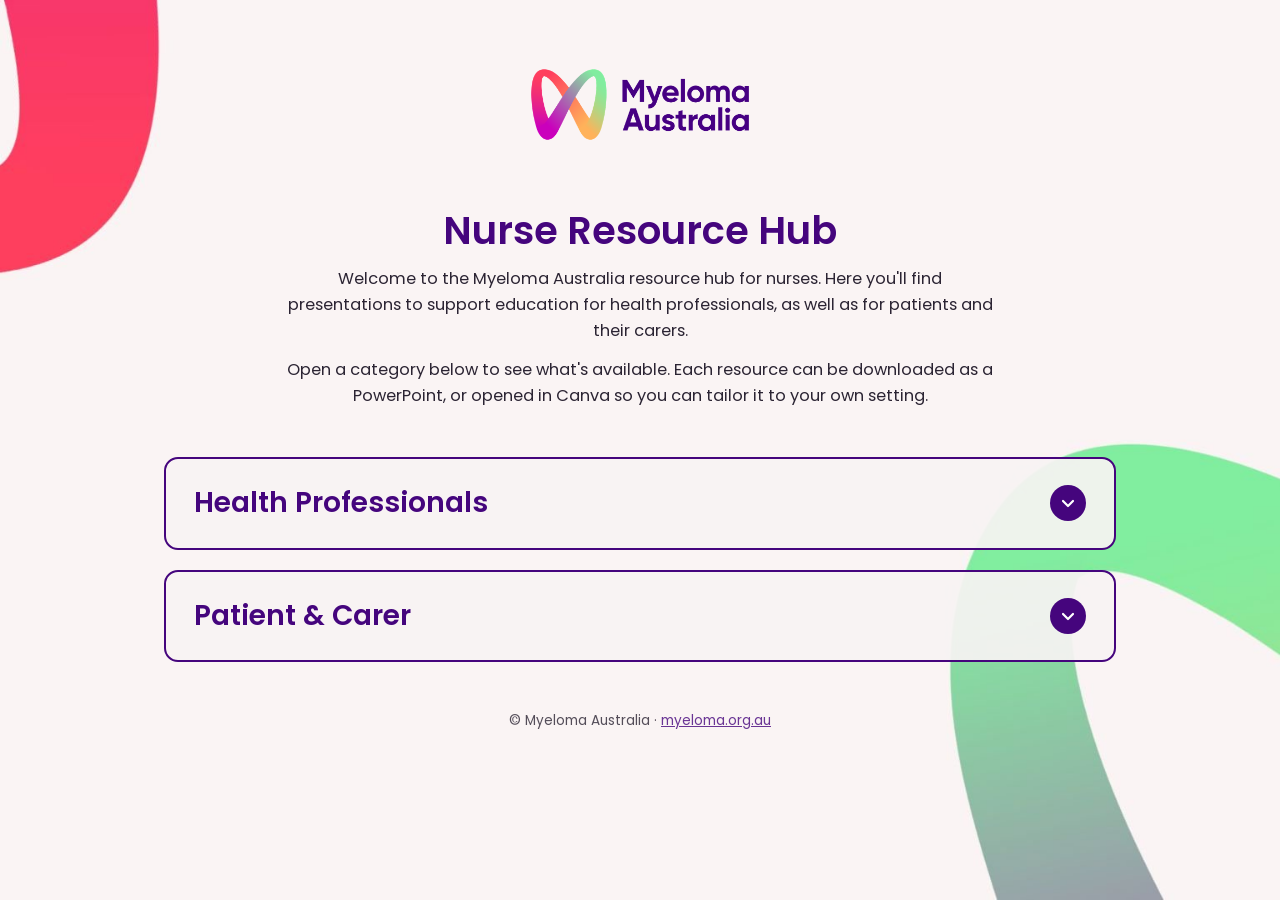
==== nurses/index.html @ 5d5276c9 "Add nurse resource hub page" ====
<!doctype html>
<html lang="en-AU">
<head>
  <meta charset="utf-8">
  <meta name="viewport" content="width=device-width, initial-scale=1">
  <title>Nurse Resource Hub | Myeloma Australia</title>
  <meta name="description" content="Download presentations and access editable Canva files from Myeloma Australia for health professionals, patients and carers.">
  <link rel="preconnect" href="https://fonts.googleapis.com">
  <link rel="preconnect" href="https://fonts.gstatic.com" crossorigin>
  <link href="https://fonts.googleapis.com/css2?family=Poppins:wght@400;500;600;700&display=swap" rel="stylesheet">
  <style>
    :root {
      --purple: #45057d;
      --purple-dark: #2f0357;
      --bg: #f8f3f3;
      --text: #2b2433;
    }
    * { box-sizing: border-box; }
    html, body { margin: 0; }
    body {
      font-family: "Poppins", Arial, sans-serif;
      color: var(--text);
      background: var(--bg) url("assets/background.jpg") center / cover no-repeat fixed;
      min-height: 100vh;
      line-height: 1.6;
    }
    .wrap { max-width: 1000px; margin: 0 auto; padding: 48px 24px 80px; }

    header { text-align: center; margin-bottom: 40px; }
    header img { width: 260px; max-width: 70%; height: auto; }

    .intro { text-align: center; max-width: 720px; margin: 0 auto 48px; }
    .intro h1 { color: var(--purple); font-size: clamp(1.8rem, 4vw, 2.4rem); font-weight: 600; margin: 0 0 12px; line-height: 1.2; }
    .intro p { margin: 0 0 12px; font-size: 1.02rem; }

    details.section {
      background: rgba(248, 243, 243, 0.92);
      border: 2px solid var(--purple);
      border-radius: 14px;
      margin-bottom: 20px;
      overflow: hidden;
    }
    details.section > summary {
      list-style: none;
      cursor: pointer;
      display: flex;
      align-items: center;
      justify-content: space-between;
      gap: 16px;
      padding: 22px 28px;
      color: var(--purple);
      font-size: clamp(1.3rem, 3vw, 1.75rem);
      font-weight: 600;
    }
    details.section > summary::-webkit-details-marker { display: none; }
    details.section > summary:focus-visible { outline: 3px solid var(--purple); outline-offset: -6px; }
    .chev {
      flex: none; width: 36px; height: 36px; border-radius: 50%;
      background: var(--purple); color: #fff;
      display: grid; place-items: center;
      transition: transform .25s ease;
    }
    details[open] > summary .chev { transform: rotate(180deg); }
    .count { font-size: .85rem; font-weight: 500; opacity: .75; margin-left: 10px; }

    .items { padding: 0 28px 28px; display: grid; gap: 16px; }
    .item {
      display: flex; align-items: center; justify-content: space-between; gap: 16px;
      border: 1.5px solid var(--purple); border-radius: 10px;
      padding: 18px 22px 18px 32px; background: var(--bg);
    }
    .item h3 { margin: 0; color: var(--purple); font-size: 1.3rem; font-weight: 600; }
    .actions { display: flex; gap: 14px; flex-wrap: wrap; }
    .btn {
      display: inline-block; text-align: center; text-decoration: none;
      background: var(--purple); color: #fff;
      font-weight: 500; font-size: 1rem;
      padding: 12px 28px; border-radius: 8px; min-width: 210px;
      transition: background .2s ease, transform .2s ease;
    }
    .btn:hover { background: var(--purple-dark); transform: translateY(-1px); }
    .btn:focus-visible { outline: 3px solid var(--purple); outline-offset: 3px; }
    .empty { margin: 0; padding: 4px 4px 0; font-style: italic; opacity: .8; }

    footer { text-align: center; font-size: .85rem; margin-top: 48px; opacity: .8; }
    footer a { color: var(--purple); }

    @media (max-width: 720px) {
      body { background-attachment: scroll; }
      .wrap { padding: 32px 16px 56px; }
      details.section > summary { padding: 18px 20px; }
      .items { padding: 0 16px 20px; }
      .item { flex-direction: column; align-items: stretch; padding: 18px; }
      .actions { flex-direction: column; }
      .btn { width: 100%; min-width: 0; }
    }
  </style>
</head>
<body>
  <div class="wrap">
    <header>
      <a href="https://myeloma.org.au" aria-label="Myeloma Australia website">
        <img src="assets/myeloma-australia-logo.png" alt="Myeloma Australia" width="1000" height="433">
      </a>
    </header>

    <section class="intro">
      <h1>Nurse Resource Hub</h1>
      <p>Welcome to the Myeloma Australia resource hub for nurses. Here you'll find presentations to support education for health professionals, as well as for patients and their carers.</p>
      <p>Open a category below to see what's available. Each resource can be downloaded as a PowerPoint, or opened in Canva so you can tailor it to your own setting.</p>
    </section>

    <details class="section">
      <summary>
        <span>Health Professionals</span>
        <span class="chev" aria-hidden="true"><svg width="16" height="16" viewBox="0 0 16 16" fill="none"><path d="M3 6l5 5 5-5" stroke="currentColor" stroke-width="2.2" stroke-linecap="round" stroke-linejoin="round"/></svg></span>
      </summary>
      <div class="items">
        <div class="item">
          <h3>Elranatamab</h3>
          <div class="actions">
            <a class="btn" href="assets/Elranatamab.pptx" download>Download PowerPoint</a>
            <a class="btn" href="https://canva.link/rxulw9cse2b2hhx" target="_blank" rel="noopener">Access Canva file</a>
          </div>
        </div>
      </div>
    </details>

    <details class="section">
      <summary>
        <span>Patient &amp; Carer</span>
        <span class="chev" aria-hidden="true"><svg width="16" height="16" viewBox="0 0 16 16" fill="none"><path d="M3 6l5 5 5-5" stroke="currentColor" stroke-width="2.2" stroke-linecap="round" stroke-linejoin="round"/></svg></span>
      </summary>
      <div class="items">
        <p class="empty">Resources for patients and carers are coming soon.</p>
      </div>
    </details>

    <footer>
      &copy; Myeloma Australia &middot; <a href="https://myeloma.org.au" target="_blank" rel="noopener">myeloma.org.au</a>
    </footer>
  </div>
</body>
</html>
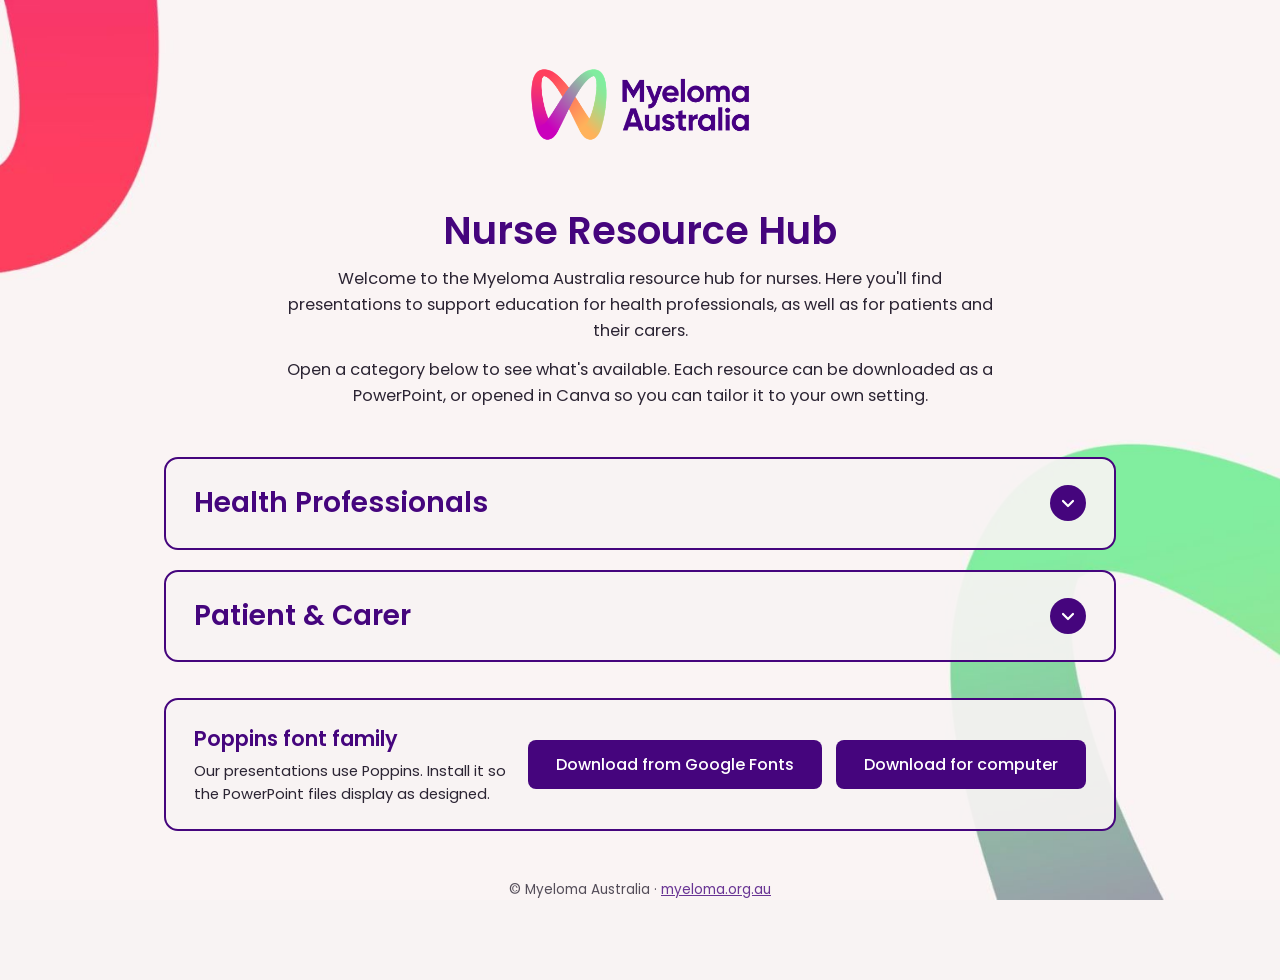
==== commit 67fc682c: "Add Poppins font section to nurse hub" ====
--- a/nurses/index.html
+++ b/nurses/index.html
@@ -82,6 +82,16 @@
     .btn:focus-visible { outline: 3px solid var(--purple); outline-offset: 3px; }
     .empty { margin: 0; padding: 4px 4px 0; font-style: italic; opacity: .8; }
 
+    .font-card {
+      display: flex; align-items: center; justify-content: space-between; gap: 20px;
+      background: rgba(248, 243, 243, 0.92);
+      border: 2px solid var(--purple); border-radius: 14px;
+      padding: 22px 28px; margin-top: 36px;
+    }
+    .font-card h2 { margin: 0 0 4px; color: var(--purple); font-size: 1.3rem; font-weight: 600; }
+    .font-card p { margin: 0; font-size: .92rem; }
+    .font-card .actions { flex: none; flex-wrap: nowrap; }
+
     footer { text-align: center; font-size: .85rem; margin-top: 48px; opacity: .8; }
     footer a { color: var(--purple); }
 
@@ -90,6 +100,7 @@
       .wrap { padding: 32px 16px 56px; }
       details.section > summary { padding: 18px 20px; }
       .items { padding: 0 16px 20px; }
+      .font-card { flex-direction: column; align-items: stretch; padding: 20px; }
       .item { flex-direction: column; align-items: stretch; padding: 18px; }
       .actions { flex-direction: column; }
       .btn { width: 100%; min-width: 0; }
@@ -136,6 +147,17 @@
       </div>
     </details>
 
+    <section class="font-card" aria-labelledby="font-heading">
+      <div>
+        <h2 id="font-heading">Poppins font family</h2>
+        <p>Our presentations use Poppins. Install it so the PowerPoint files display as designed.</p>
+      </div>
+      <div class="actions">
+        <a class="btn" href="https://fonts.google.com/specimen/Poppins" target="_blank" rel="noopener">Download from Google Fonts</a>
+        <a class="btn" href="assets/Poppins.zip" download>Download for computer</a>
+      </div>
+    </section>
+
     <footer>
       &copy; Myeloma Australia &middot; <a href="https://myeloma.org.au" target="_blank" rel="noopener">myeloma.org.au</a>
     </footer>
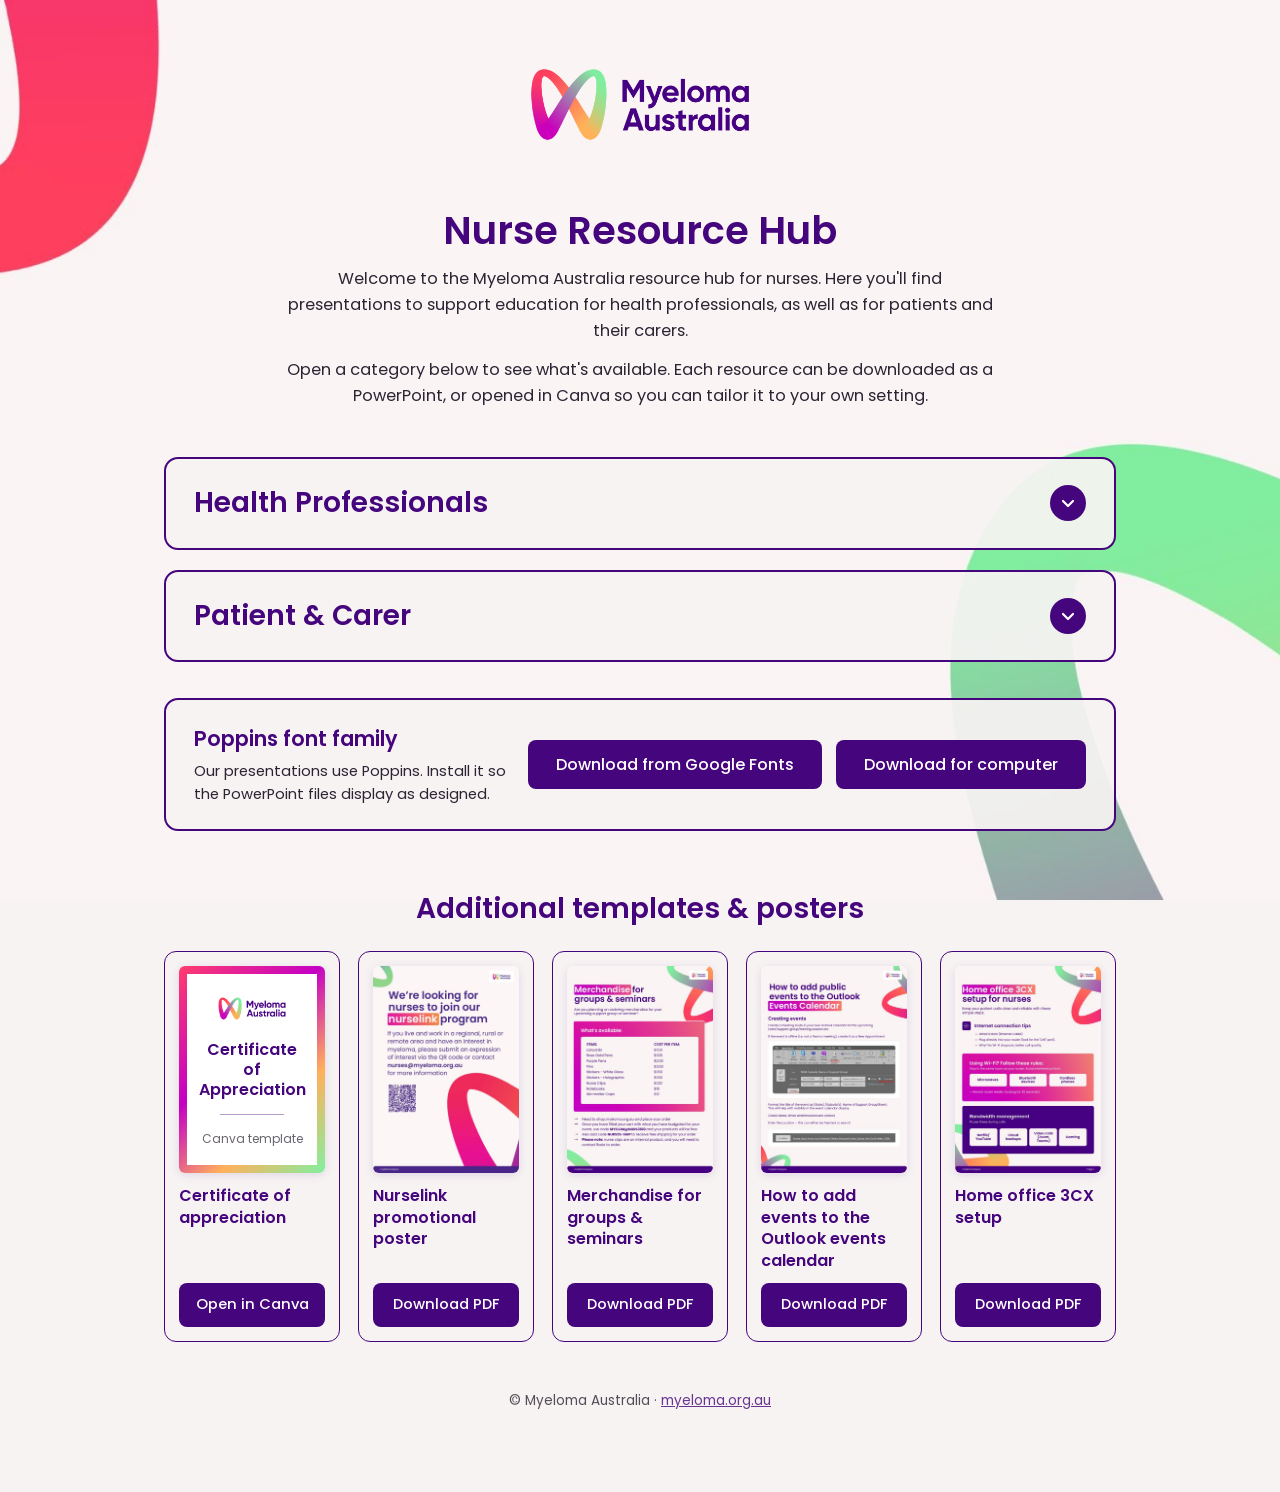
==== commit 2c80fae3: "Add templates and posters section to nurse hub" ====
--- a/nurses/index.html
+++ b/nurses/index.html
@@ -92,6 +92,34 @@
     .font-card p { margin: 0; font-size: .92rem; }
     .font-card .actions { flex: none; flex-wrap: nowrap; }
 
+    .templates { margin-top: 56px; }
+    .templates h2 { color: var(--purple); font-size: clamp(1.4rem, 3vw, 1.75rem); font-weight: 600; margin: 0 0 20px; text-align: center; }
+    .tgrid { display: grid; grid-template-columns: repeat(auto-fill, minmax(160px, 1fr)); gap: 18px; }
+    .tcard {
+      display: flex; flex-direction: column; gap: 12px;
+      background: rgba(248, 243, 243, 0.92);
+      border: 1.5px solid var(--purple); border-radius: 12px; padding: 14px;
+    }
+    .tcard .thumb {
+      display: block; text-decoration: none; aspect-ratio: 210 / 297; border-radius: 6px; overflow: hidden;
+      background: #fff; box-shadow: 0 2px 10px rgba(69, 5, 125, .12);
+      transition: transform .2s ease, box-shadow .2s ease;
+    }
+    .tcard .thumb:hover { transform: translateY(-2px); box-shadow: 0 6px 18px rgba(69, 5, 125, .2); }
+    .tcard .thumb img { width: 100%; height: 100%; object-fit: cover; object-position: top; display: block; }
+    .tcard h3 { margin: 0; color: var(--purple); font-size: 1rem; font-weight: 600; line-height: 1.35; flex: 1; }
+    .tcard .btn { min-width: 0; width: 100%; padding: 10px 14px; font-size: .92rem; }
+    .cert {
+      height: 100%; display: flex; flex-direction: column; align-items: center; justify-content: center; gap: 14px;
+      padding: 12px; text-align: center;
+      border: 8px solid transparent;
+      background: linear-gradient(#fff, #fff) padding-box, linear-gradient(135deg, #ff3d6e, #c400c4 40%, #ffb05c 70%, #82f0a0) border-box;
+    }
+    .tcard .thumb .cert img { width: 75%; height: auto; object-fit: contain; }
+    .cert-title { color: var(--purple); font-weight: 600; font-size: 1rem; line-height: 1.25; }
+    .cert-line { width: 60%; height: 1.5px; background: var(--purple); opacity: .4; }
+    .cert-sub { font-size: .75rem; color: var(--text); opacity: .7; }
+
     footer { text-align: center; font-size: .85rem; margin-top: 48px; opacity: .8; }
     footer a { color: var(--purple); }
 
@@ -100,6 +128,10 @@
       .wrap { padding: 32px 16px 56px; }
       details.section > summary { padding: 18px 20px; }
       .items { padding: 0 16px 20px; }
+      .tgrid { grid-template-columns: repeat(2, 1fr); gap: 12px; }
+      .tcard { padding: 10px; }
+      .tcard h3 { font-size: .9rem; }
+      .tcard .btn { font-size: .85rem; padding: 9px 8px; }
       .font-card { flex-direction: column; align-items: stretch; padding: 20px; }
       .item { flex-direction: column; align-items: stretch; padding: 18px; }
       .actions { flex-direction: column; }
@@ -158,6 +190,44 @@
       </div>
     </section>
 
+    <section class="templates" aria-labelledby="templates-heading">
+      <h2 id="templates-heading">Additional templates &amp; posters</h2>
+      <div class="tgrid">
+        <article class="tcard">
+          <a class="thumb" href="https://www.canva.com/brand/brand-templates/EAG7iHAsKmE" target="_blank" rel="noopener" aria-hidden="true" tabindex="-1">
+            <span class="cert">
+              <img src="assets/myeloma-australia-logo.png" alt="">
+              <span class="cert-title">Certificate of Appreciation</span>
+              <span class="cert-line"></span>
+              <span class="cert-sub">Canva template</span>
+            </span>
+          </a>
+          <h3>Certificate of appreciation</h3>
+          <a class="btn" href="https://www.canva.com/brand/brand-templates/EAG7iHAsKmE" target="_blank" rel="noopener">Open in Canva</a>
+        </article>
+        <article class="tcard">
+          <a class="thumb" href="assets/templates/Nurselink-promotional-poster.pdf" target="_blank" rel="noopener" aria-hidden="true" tabindex="-1"><img src="assets/previews/Nurselink-promotional-poster.jpg" alt="" loading="lazy"></a>
+          <h3>Nurselink promotional poster</h3>
+          <a class="btn" href="assets/templates/Nurselink-promotional-poster.pdf" download>Download PDF</a>
+        </article>
+        <article class="tcard">
+          <a class="thumb" href="assets/templates/Merchandise-for-groups-and-seminars.pdf" target="_blank" rel="noopener" aria-hidden="true" tabindex="-1"><img src="assets/previews/Merchandise-for-groups-and-seminars.jpg" alt="" loading="lazy"></a>
+          <h3>Merchandise for groups &amp; seminars</h3>
+          <a class="btn" href="assets/templates/Merchandise-for-groups-and-seminars.pdf" download>Download PDF</a>
+        </article>
+        <article class="tcard">
+          <a class="thumb" href="assets/templates/How-to-add-events-to-the-Outlook-events-calendar.pdf" target="_blank" rel="noopener" aria-hidden="true" tabindex="-1"><img src="assets/previews/How-to-add-events-to-the-Outlook-events-calendar.jpg" alt="" loading="lazy"></a>
+          <h3>How to add events to the Outlook events calendar</h3>
+          <a class="btn" href="assets/templates/How-to-add-events-to-the-Outlook-events-calendar.pdf" download>Download PDF</a>
+        </article>
+        <article class="tcard">
+          <a class="thumb" href="assets/templates/Home-office-3CX-setup.pdf" target="_blank" rel="noopener" aria-hidden="true" tabindex="-1"><img src="assets/previews/Home-office-3CX-setup.jpg" alt="" loading="lazy"></a>
+          <h3>Home office 3CX setup</h3>
+          <a class="btn" href="assets/templates/Home-office-3CX-setup.pdf" download>Download PDF</a>
+        </article>
+      </div>
+    </section>
+
     <footer>
       &copy; Myeloma Australia &middot; <a href="https://myeloma.org.au" target="_blank" rel="noopener">myeloma.org.au</a>
     </footer>
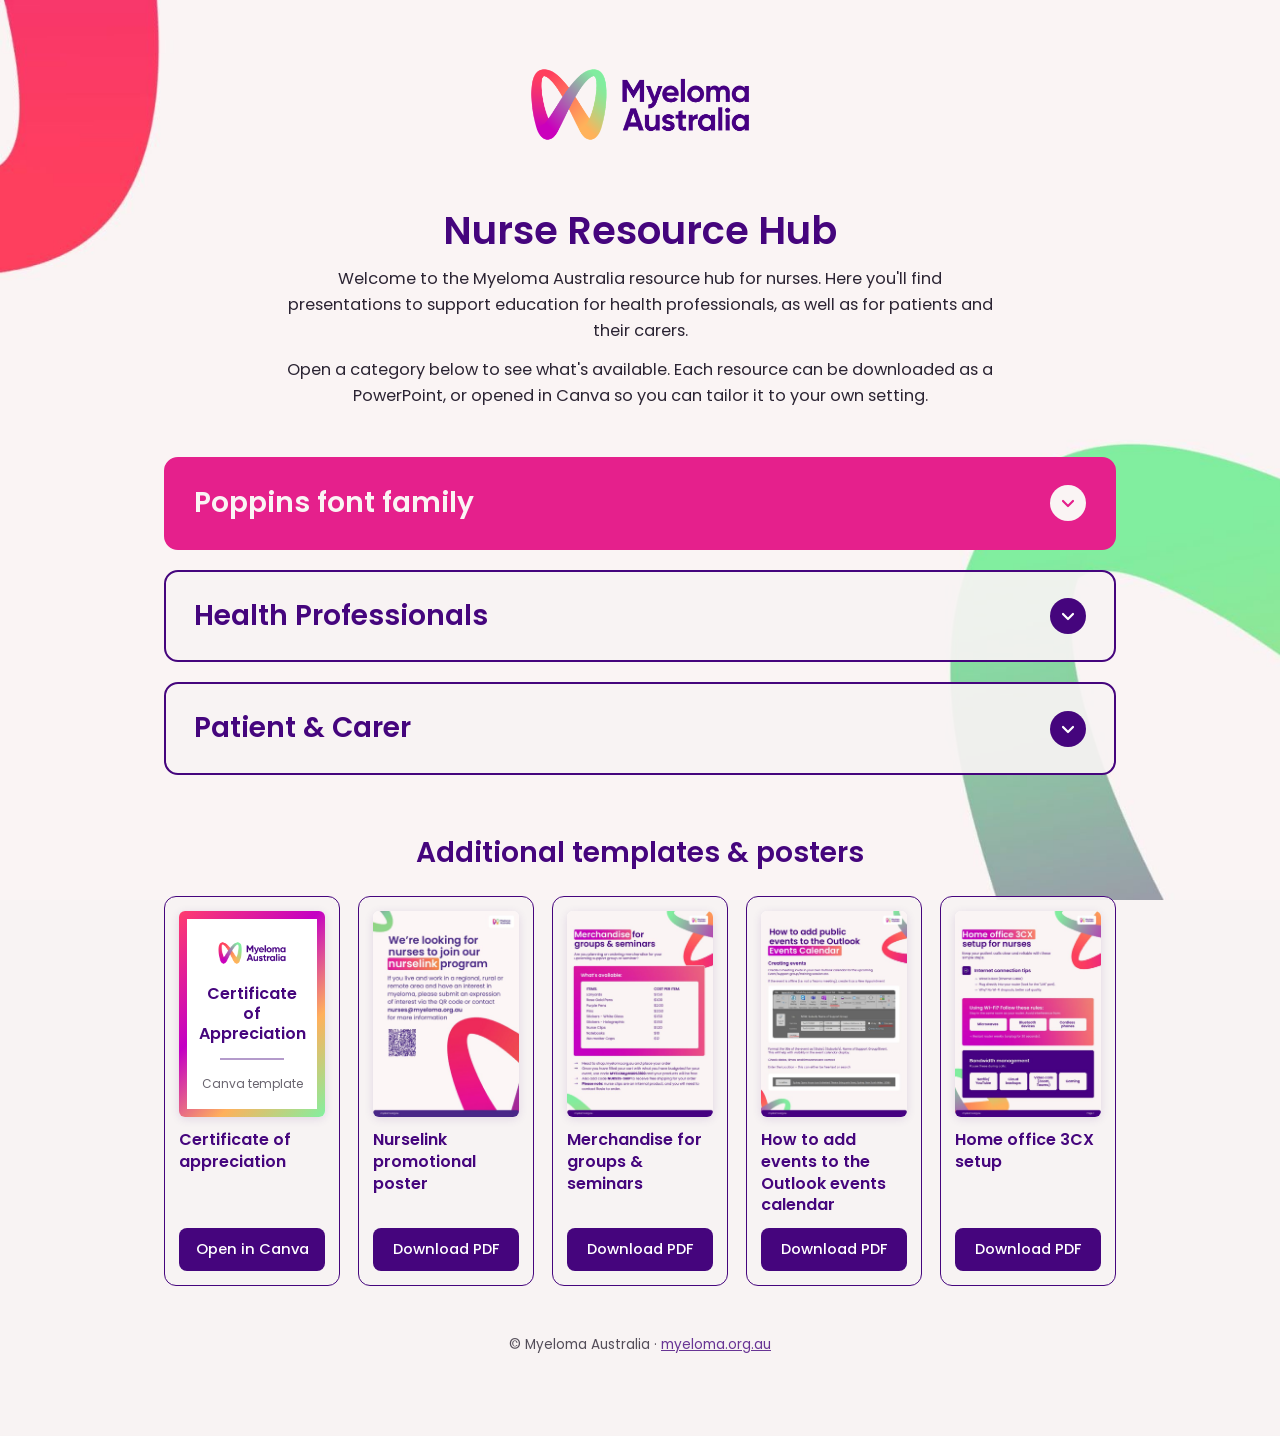
==== commit 7b40ba6e: "Move Poppins font to pink drop-down above presentations" ====
--- a/nurses/index.html
+++ b/nurses/index.html
@@ -13,6 +13,8 @@
       --purple: #45057d;
       --purple-dark: #2f0357;
       --bg: #f8f3f3;
+      --pink: #e5208c;
+      --light: #faf4f4;
       --text: #2b2433;
     }
     * { box-sizing: border-box; }
@@ -82,15 +84,16 @@
     .btn:focus-visible { outline: 3px solid var(--purple); outline-offset: 3px; }
     .empty { margin: 0; padding: 4px 4px 0; font-style: italic; opacity: .8; }
 
-    .font-card {
-      display: flex; align-items: center; justify-content: space-between; gap: 20px;
-      background: rgba(248, 243, 243, 0.92);
-      border: 2px solid var(--purple); border-radius: 14px;
-      padding: 22px 28px; margin-top: 36px;
-    }
-    .font-card h2 { margin: 0 0 4px; color: var(--purple); font-size: 1.3rem; font-weight: 600; }
-    .font-card p { margin: 0; font-size: .92rem; }
-    .font-card .actions { flex: none; flex-wrap: nowrap; }
+    details.section.font { background: var(--pink); border-color: var(--pink); }
+    details.section.font > summary { color: var(--light); }
+    details.section.font > summary:focus-visible { outline-color: var(--light); }
+    details.section.font .chev { background: var(--light); color: var(--pink); }
+    .font-body { display: flex; align-items: center; justify-content: space-between; gap: 20px; color: var(--light); }
+    .font-body p { margin: 0; }
+    .font-body .actions { flex: none; }
+    details.section.font .btn { background: var(--light); color: var(--pink); }
+    details.section.font .btn:hover { background: #fff; }
+    details.section.font .btn:focus-visible { outline-color: var(--light); }
 
     .templates { margin-top: 56px; }
     .templates h2 { color: var(--purple); font-size: clamp(1.4rem, 3vw, 1.75rem); font-weight: 600; margin: 0 0 20px; text-align: center; }
@@ -132,7 +135,7 @@
       .tcard { padding: 10px; }
       .tcard h3 { font-size: .9rem; }
       .tcard .btn { font-size: .85rem; padding: 9px 8px; }
-      .font-card { flex-direction: column; align-items: stretch; padding: 20px; }
+      .font-body { flex-direction: column; align-items: stretch; }
       .item { flex-direction: column; align-items: stretch; padding: 18px; }
       .actions { flex-direction: column; }
       .btn { width: 100%; min-width: 0; }
@@ -152,6 +155,22 @@
       <p>Welcome to the Myeloma Australia resource hub for nurses. Here you'll find presentations to support education for health professionals, as well as for patients and their carers.</p>
       <p>Open a category below to see what's available. Each resource can be downloaded as a PowerPoint, or opened in Canva so you can tailor it to your own setting.</p>
     </section>
+
+    <details class="section font">
+      <summary>
+        <span>Poppins font family</span>
+        <span class="chev" aria-hidden="true"><svg width="16" height="16" viewBox="0 0 16 16" fill="none"><path d="M3 6l5 5 5-5" stroke="currentColor" stroke-width="2.2" stroke-linecap="round" stroke-linejoin="round"/></svg></span>
+      </summary>
+      <div class="items">
+        <div class="font-body">
+          <p>Our presentations use Poppins. Install it so the PowerPoint files display as designed.</p>
+          <div class="actions">
+            <a class="btn" href="https://fonts.google.com/specimen/Poppins" target="_blank" rel="noopener">Download from Google Fonts</a>
+            <a class="btn" href="assets/Poppins.zip" download>Download for computer</a>
+          </div>
+        </div>
+      </div>
+    </details>
 
     <details class="section">
       <summary>
@@ -179,17 +198,6 @@
       </div>
     </details>
 
-    <section class="font-card" aria-labelledby="font-heading">
-      <div>
-        <h2 id="font-heading">Poppins font family</h2>
-        <p>Our presentations use Poppins. Install it so the PowerPoint files display as designed.</p>
-      </div>
-      <div class="actions">
-        <a class="btn" href="https://fonts.google.com/specimen/Poppins" target="_blank" rel="noopener">Download from Google Fonts</a>
-        <a class="btn" href="assets/Poppins.zip" download>Download for computer</a>
-      </div>
-    </section>
-
     <section class="templates" aria-labelledby="templates-heading">
       <h2 id="templates-heading">Additional templates &amp; posters</h2>
       <div class="tgrid">
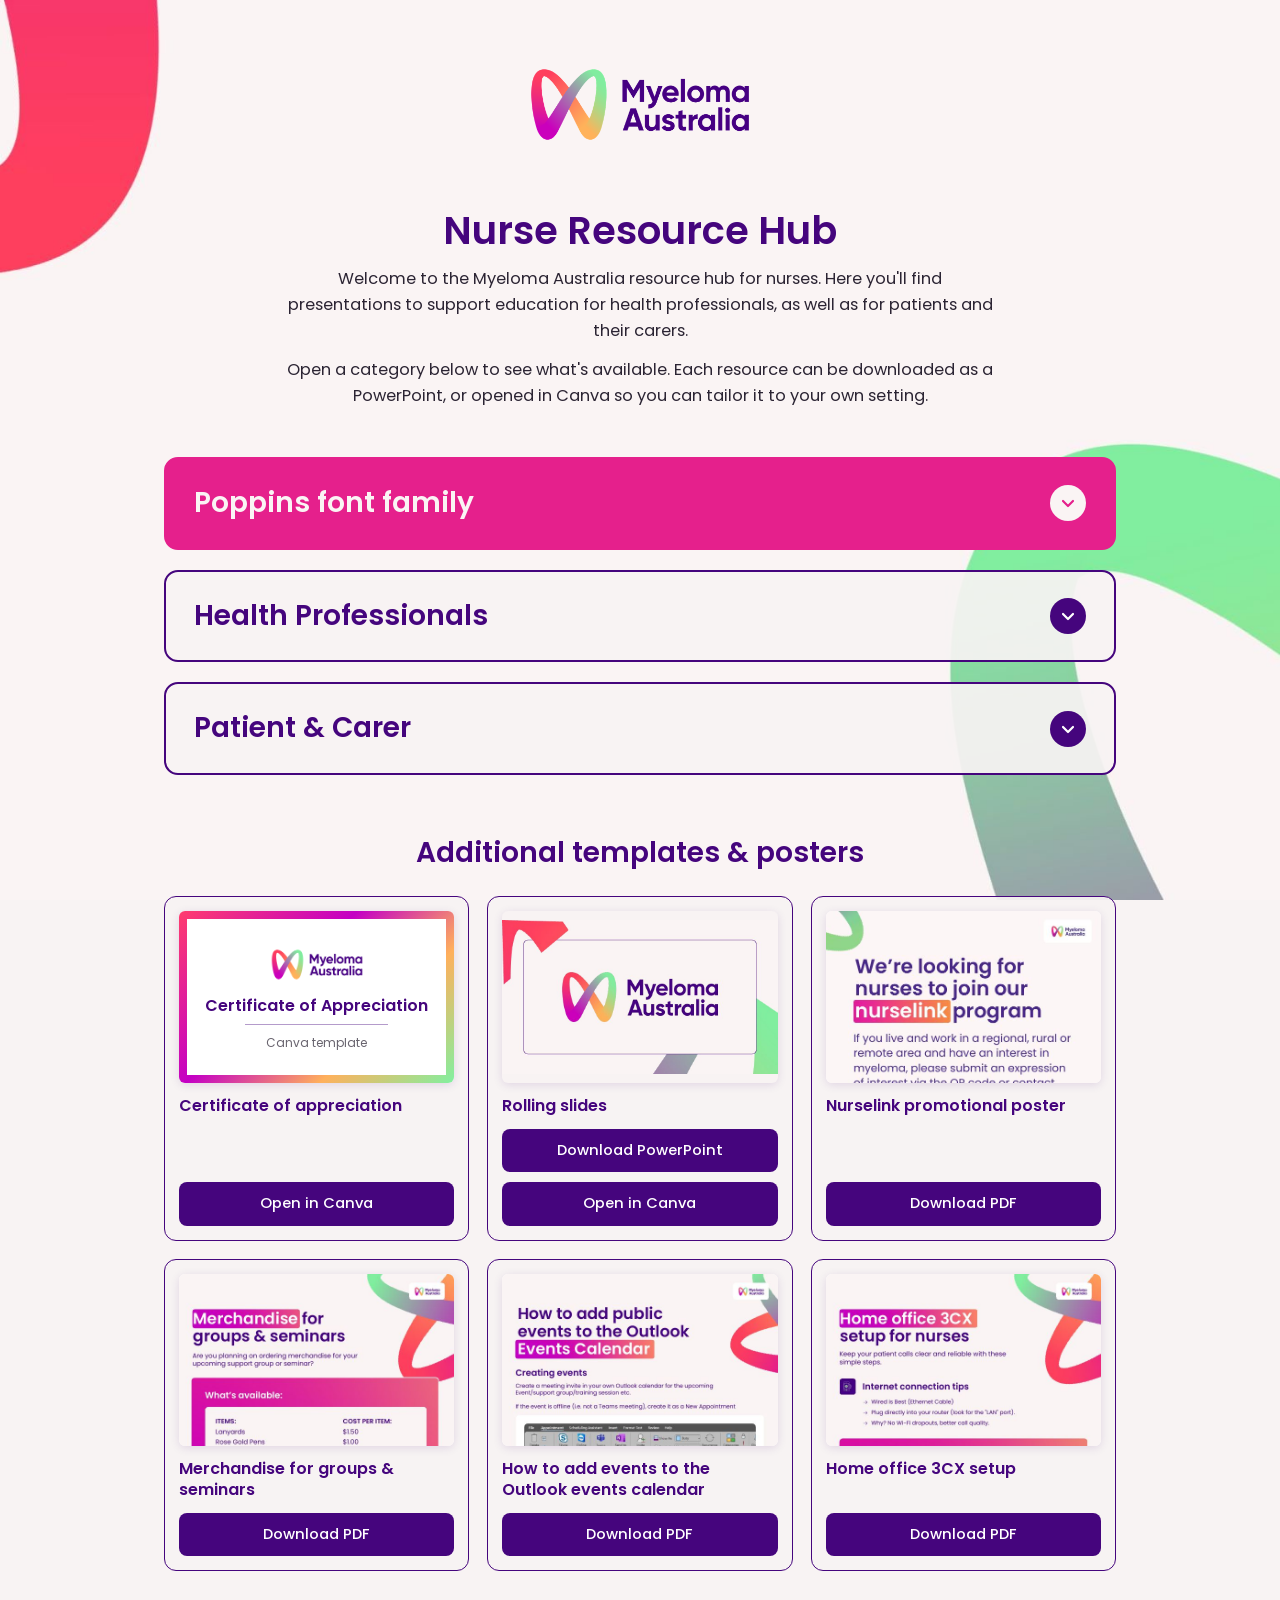
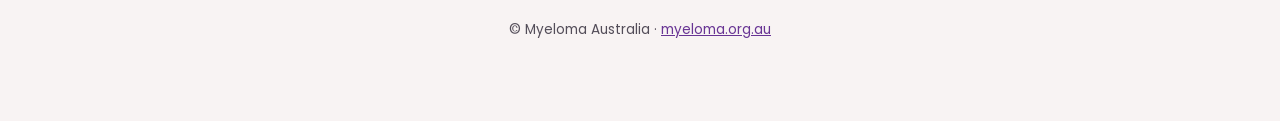
==== commit 1072557e: "Add Rolling Slides, coming-soon patient presentations, font copy update" ====
--- a/nurses/index.html
+++ b/nurses/index.html
@@ -82,43 +82,50 @@
     }
     .btn:hover { background: var(--purple-dark); transform: translateY(-1px); }
     .btn:focus-visible { outline: 3px solid var(--purple); outline-offset: 3px; }
+    .soon-tag { display: inline-block; min-width: 210px; text-align: center; padding: 10px 24px; border: 1.5px dashed var(--purple); border-radius: 8px; color: var(--purple); font-weight: 500; opacity: .75; }
+    .item.soon { padding-top: 14px; padding-bottom: 14px; }
+    .item.soon h3 { font-size: 1.1rem; }
     .empty { margin: 0; padding: 4px 4px 0; font-style: italic; opacity: .8; }
 
     details.section.font { background: var(--pink); border-color: var(--pink); }
     details.section.font > summary { color: var(--light); }
     details.section.font > summary:focus-visible { outline-color: var(--light); }
     details.section.font .chev { background: var(--light); color: var(--pink); }
-    .font-body { display: flex; align-items: center; justify-content: space-between; gap: 20px; color: var(--light); }
+    .font-body { display: flex; flex-direction: column; gap: 18px; color: var(--light); }
     .font-body p { margin: 0; }
-    .font-body .actions { flex: none; }
+    .font-body .actions { display: grid; grid-template-columns: 1fr 1fr; gap: 16px; }
+    .font-body .btn { min-width: 0; width: 100%; }
     details.section.font .btn { background: var(--light); color: var(--pink); }
     details.section.font .btn:hover { background: #fff; }
     details.section.font .btn:focus-visible { outline-color: var(--light); }
 
     .templates { margin-top: 56px; }
     .templates h2 { color: var(--purple); font-size: clamp(1.4rem, 3vw, 1.75rem); font-weight: 600; margin: 0 0 20px; text-align: center; }
-    .tgrid { display: grid; grid-template-columns: repeat(auto-fill, minmax(160px, 1fr)); gap: 18px; }
+    .tgrid { display: grid; grid-template-columns: repeat(auto-fill, minmax(260px, 1fr)); gap: 18px; }
     .tcard {
       display: flex; flex-direction: column; gap: 12px;
       background: rgba(248, 243, 243, 0.92);
       border: 1.5px solid var(--purple); border-radius: 12px; padding: 14px;
     }
     .tcard .thumb {
-      display: block; text-decoration: none; aspect-ratio: 210 / 297; border-radius: 6px; overflow: hidden;
+      display: block; text-decoration: none; aspect-ratio: 16 / 10; border-radius: 6px; overflow: hidden;
       background: #fff; box-shadow: 0 2px 10px rgba(69, 5, 125, .12);
       transition: transform .2s ease, box-shadow .2s ease;
     }
+    .tcard .thumb.slide { background: #f8f3f3; }
+    .tcard .thumb.slide img { object-fit: contain; object-position: center; }
+    .tbtns { display: flex; flex-direction: column; gap: 10px; }
     .tcard .thumb:hover { transform: translateY(-2px); box-shadow: 0 6px 18px rgba(69, 5, 125, .2); }
     .tcard .thumb img { width: 100%; height: 100%; object-fit: cover; object-position: top; display: block; }
     .tcard h3 { margin: 0; color: var(--purple); font-size: 1rem; font-weight: 600; line-height: 1.35; flex: 1; }
     .tcard .btn { min-width: 0; width: 100%; padding: 10px 14px; font-size: .92rem; }
     .cert {
       height: 100%; display: flex; flex-direction: column; align-items: center; justify-content: center; gap: 14px;
-      padding: 12px; text-align: center;
+      padding: 10px; gap: 8px; text-align: center;
       border: 8px solid transparent;
       background: linear-gradient(#fff, #fff) padding-box, linear-gradient(135deg, #ff3d6e, #c400c4 40%, #ffb05c 70%, #82f0a0) border-box;
     }
-    .tcard .thumb .cert img { width: 75%; height: auto; object-fit: contain; }
+    .tcard .thumb .cert img { width: 45%; height: auto; object-fit: contain; }
     .cert-title { color: var(--purple); font-weight: 600; font-size: 1rem; line-height: 1.25; }
     .cert-line { width: 60%; height: 1.5px; background: var(--purple); opacity: .4; }
     .cert-sub { font-size: .75rem; color: var(--text); opacity: .7; }
@@ -131,14 +138,11 @@
       .wrap { padding: 32px 16px 56px; }
       details.section > summary { padding: 18px 20px; }
       .items { padding: 0 16px 20px; }
-      .tgrid { grid-template-columns: repeat(2, 1fr); gap: 12px; }
-      .tcard { padding: 10px; }
-      .tcard h3 { font-size: .9rem; }
-      .tcard .btn { font-size: .85rem; padding: 9px 8px; }
-      .font-body { flex-direction: column; align-items: stretch; }
+      .tgrid { grid-template-columns: 1fr; gap: 16px; }
+      .font-body .actions { grid-template-columns: 1fr; gap: 12px; }
       .item { flex-direction: column; align-items: stretch; padding: 18px; }
       .actions { flex-direction: column; }
-      .btn { width: 100%; min-width: 0; }
+      .btn, .soon-tag { width: 100%; min-width: 0; }
     }
   </style>
 </head>
@@ -163,7 +167,7 @@
       </summary>
       <div class="items">
         <div class="font-body">
-          <p>Our presentations use Poppins. Install it so the PowerPoint files display as designed.</p>
+          <p>Our presentations use Poppins. Please make sure the font is installed so the PowerPoint files display as designed.</p>
           <div class="actions">
             <a class="btn" href="https://fonts.google.com/specimen/Poppins" target="_blank" rel="noopener">Download from Google Fonts</a>
             <a class="btn" href="assets/Poppins.zip" download>Download for computer</a>
@@ -194,7 +198,70 @@
         <span class="chev" aria-hidden="true"><svg width="16" height="16" viewBox="0 0 16 16" fill="none"><path d="M3 6l5 5 5-5" stroke="currentColor" stroke-width="2.2" stroke-linecap="round" stroke-linejoin="round"/></svg></span>
       </summary>
       <div class="items">
-        <p class="empty">Resources for patients and carers are coming soon.</p>
+        <div class="item soon">
+          <h3>Myeloma 101</h3>
+          <div class="actions"><span class="soon-tag">Coming soon</span></div>
+        </div>
+        <div class="item soon">
+          <h3>Tests &amp; Investigations</h3>
+          <div class="actions"><span class="soon-tag">Coming soon</span></div>
+        </div>
+        <div class="item soon">
+          <h3>Understanding Immunoglobulin</h3>
+          <div class="actions"><span class="soon-tag">Coming soon</span></div>
+        </div>
+        <div class="item soon">
+          <h3>Autologous Stem Cell Transplant</h3>
+          <div class="actions"><span class="soon-tag">Coming soon</span></div>
+        </div>
+        <div class="item soon">
+          <h3>T-Cell Directed Therapies</h3>
+          <div class="actions"><span class="soon-tag">Coming soon</span></div>
+        </div>
+        <div class="item soon">
+          <h3>Clinical Trials in Myeloma</h3>
+          <div class="actions"><span class="soon-tag">Coming soon</span></div>
+        </div>
+        <div class="item soon">
+          <h3>Bone Health and Bisphosphonates</h3>
+          <div class="actions"><span class="soon-tag">Coming soon</span></div>
+        </div>
+        <div class="item soon">
+          <h3>Understanding Pain and Peripheral Neuropathy</h3>
+          <div class="actions"><span class="soon-tag">Coming soon</span></div>
+        </div>
+        <div class="item soon">
+          <h3>Vaccination</h3>
+          <div class="actions"><span class="soon-tag">Coming soon</span></div>
+        </div>
+        <div class="item soon">
+          <h3>Exercise &amp; Myeloma</h3>
+          <div class="actions"><span class="soon-tag">Coming soon</span></div>
+        </div>
+        <div class="item soon">
+          <h3>Nutrition &amp; Supplements</h3>
+          <div class="actions"><span class="soon-tag">Coming soon</span></div>
+        </div>
+        <div class="item soon">
+          <h3>Mental Health and Wellbeing</h3>
+          <div class="actions"><span class="soon-tag">Coming soon</span></div>
+        </div>
+        <div class="item soon">
+          <h3>Children &amp; Myeloma</h3>
+          <div class="actions"><span class="soon-tag">Coming soon</span></div>
+        </div>
+        <div class="item soon">
+          <h3>Financial Support</h3>
+          <div class="actions"><span class="soon-tag">Coming soon</span></div>
+        </div>
+        <div class="item soon">
+          <h3>Practical Support</h3>
+          <div class="actions"><span class="soon-tag">Coming soon</span></div>
+        </div>
+        <div class="item soon">
+          <h3>Palliative Care &amp; Advanced Care Planning</h3>
+          <div class="actions"><span class="soon-tag">Coming soon</span></div>
+        </div>
       </div>
     </details>
 
@@ -214,6 +281,14 @@
           <a class="btn" href="https://www.canva.com/brand/brand-templates/EAG7iHAsKmE" target="_blank" rel="noopener">Open in Canva</a>
         </article>
         <article class="tcard">
+          <a class="thumb slide" href="https://www.canva.com/brand/brand-templates/EAHZ6PrEaaA" target="_blank" rel="noopener" aria-hidden="true" tabindex="-1"><img src="assets/previews/Rolling-Slides.jpg" alt="" loading="lazy"></a>
+          <h3>Rolling slides</h3>
+          <div class="tbtns">
+            <a class="btn" href="assets/templates/Rolling-Slides.pptx" download>Download PowerPoint</a>
+            <a class="btn" href="https://www.canva.com/brand/brand-templates/EAHZ6PrEaaA" target="_blank" rel="noopener">Open in Canva</a>
+          </div>
+        </article>
+        <article class="tcard">
           <a class="thumb" href="assets/templates/Nurselink-promotional-poster.pdf" target="_blank" rel="noopener" aria-hidden="true" tabindex="-1"><img src="assets/previews/Nurselink-promotional-poster.jpg" alt="" loading="lazy"></a>
           <h3>Nurselink promotional poster</h3>
           <a class="btn" href="assets/templates/Nurselink-promotional-poster.pdf" download>Download PDF</a>
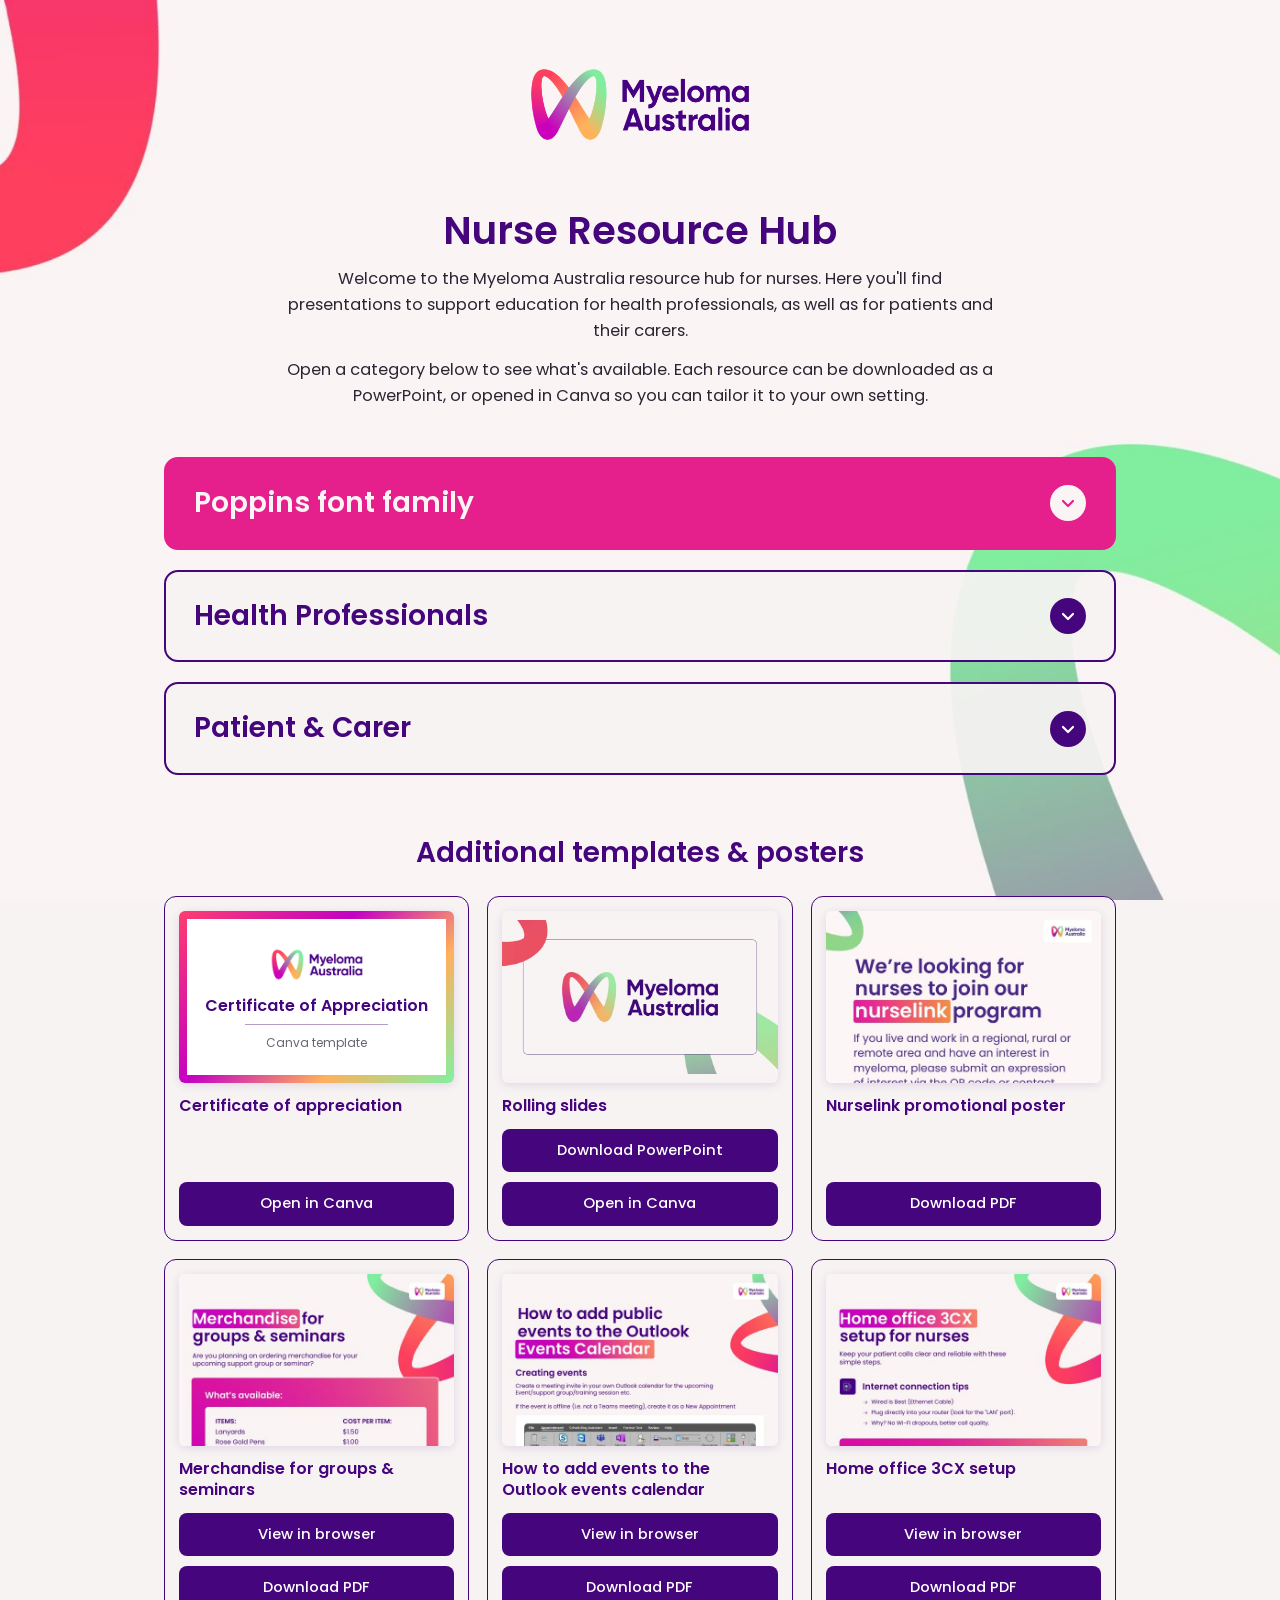
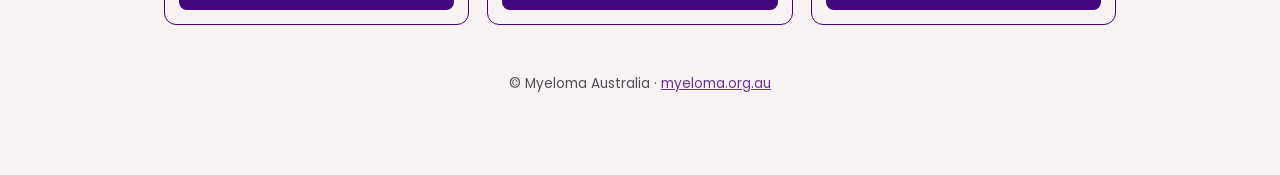
==== commit c43d9801: "Add View in browser buttons to nurse PDF guides" ====
--- a/nurses/index.html
+++ b/nurses/index.html
@@ -296,17 +296,26 @@
         <article class="tcard">
           <a class="thumb" href="assets/templates/Merchandise-for-groups-and-seminars.pdf" target="_blank" rel="noopener" aria-hidden="true" tabindex="-1"><img src="assets/previews/Merchandise-for-groups-and-seminars.jpg" alt="" loading="lazy"></a>
           <h3>Merchandise for groups &amp; seminars</h3>
-          <a class="btn" href="assets/templates/Merchandise-for-groups-and-seminars.pdf" download>Download PDF</a>
+          <div class="tbtns">
+            <a class="btn" href="assets/templates/Merchandise-for-groups-and-seminars.pdf" target="_blank" rel="noopener">View in browser</a>
+            <a class="btn" href="assets/templates/Merchandise-for-groups-and-seminars.pdf" download>Download PDF</a>
+          </div>
         </article>
         <article class="tcard">
           <a class="thumb" href="assets/templates/How-to-add-events-to-the-Outlook-events-calendar.pdf" target="_blank" rel="noopener" aria-hidden="true" tabindex="-1"><img src="assets/previews/How-to-add-events-to-the-Outlook-events-calendar.jpg" alt="" loading="lazy"></a>
           <h3>How to add events to the Outlook events calendar</h3>
-          <a class="btn" href="assets/templates/How-to-add-events-to-the-Outlook-events-calendar.pdf" download>Download PDF</a>
+          <div class="tbtns">
+            <a class="btn" href="assets/templates/How-to-add-events-to-the-Outlook-events-calendar.pdf" target="_blank" rel="noopener">View in browser</a>
+            <a class="btn" href="assets/templates/How-to-add-events-to-the-Outlook-events-calendar.pdf" download>Download PDF</a>
+          </div>
         </article>
         <article class="tcard">
           <a class="thumb" href="assets/templates/Home-office-3CX-setup.pdf" target="_blank" rel="noopener" aria-hidden="true" tabindex="-1"><img src="assets/previews/Home-office-3CX-setup.jpg" alt="" loading="lazy"></a>
           <h3>Home office 3CX setup</h3>
-          <a class="btn" href="assets/templates/Home-office-3CX-setup.pdf" download>Download PDF</a>
+          <div class="tbtns">
+            <a class="btn" href="assets/templates/Home-office-3CX-setup.pdf" target="_blank" rel="noopener">View in browser</a>
+            <a class="btn" href="assets/templates/Home-office-3CX-setup.pdf" download>Download PDF</a>
+          </div>
         </article>
       </div>
     </section>
